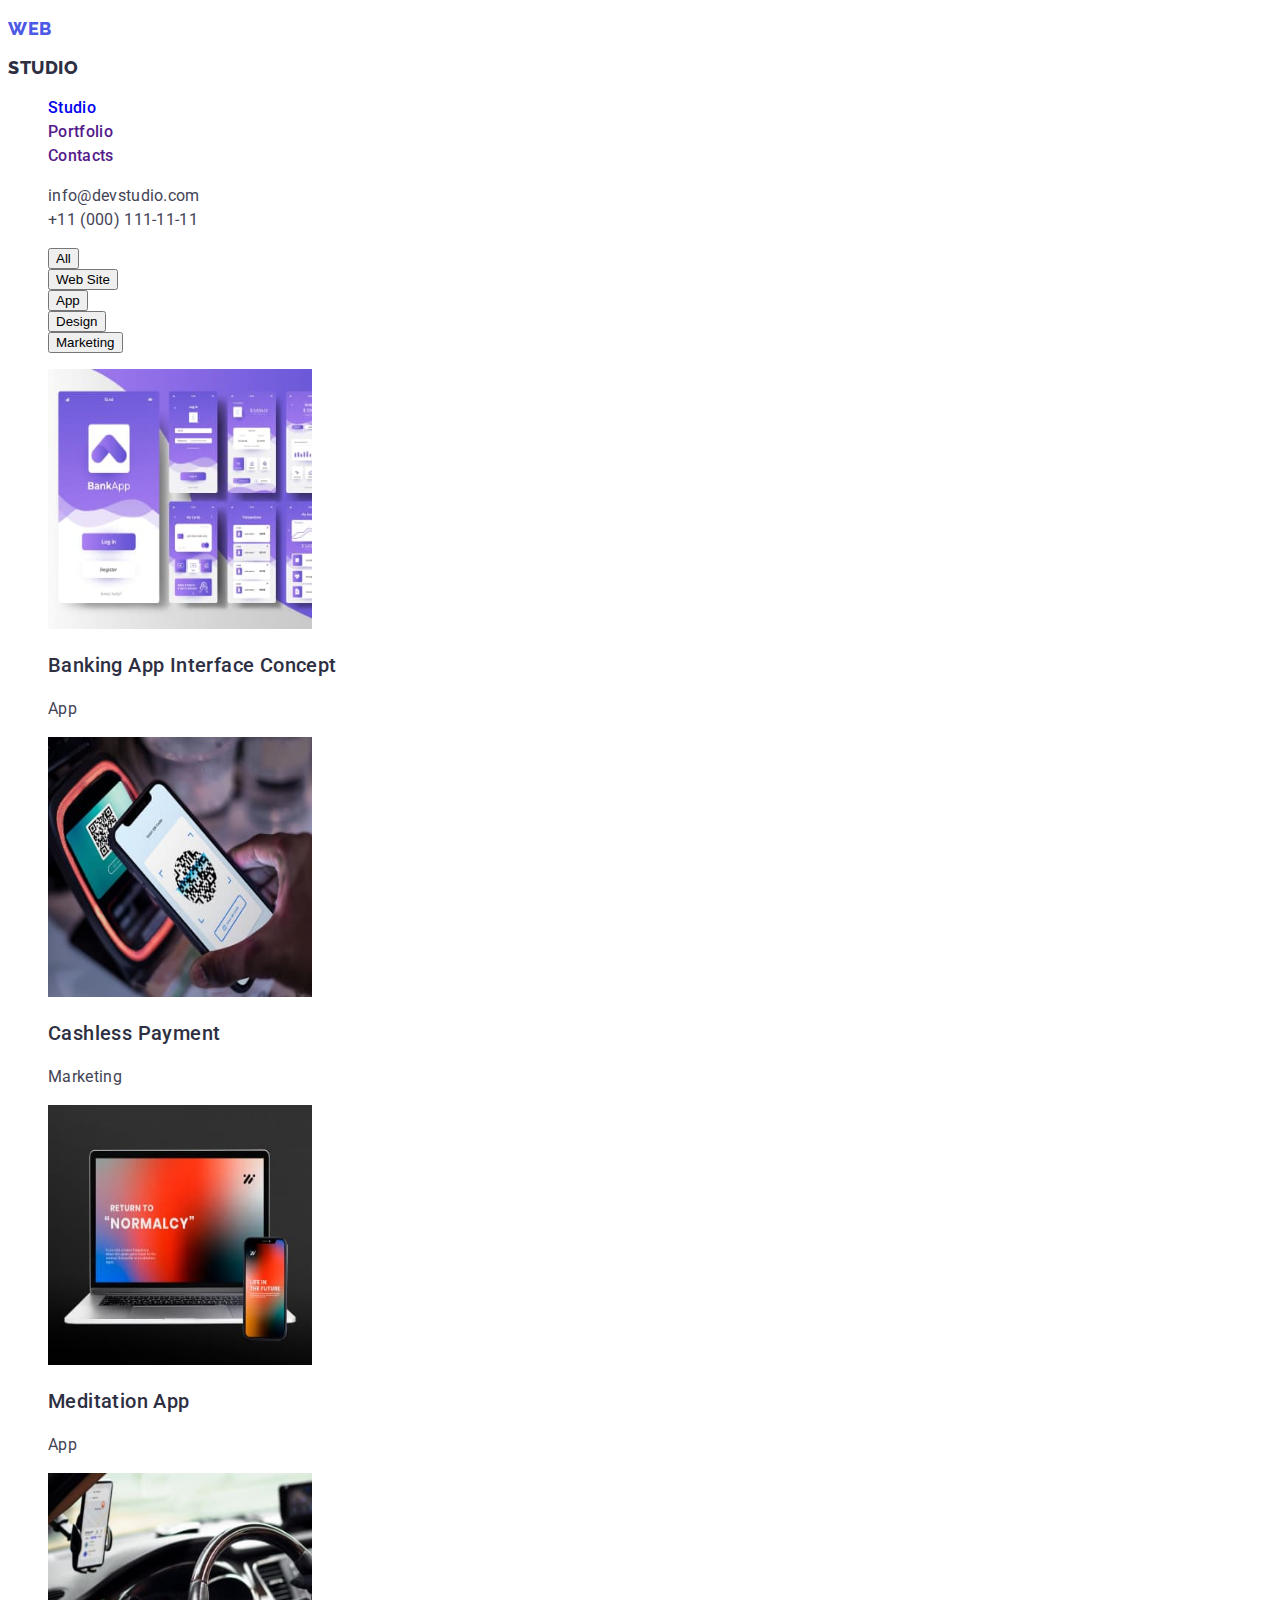
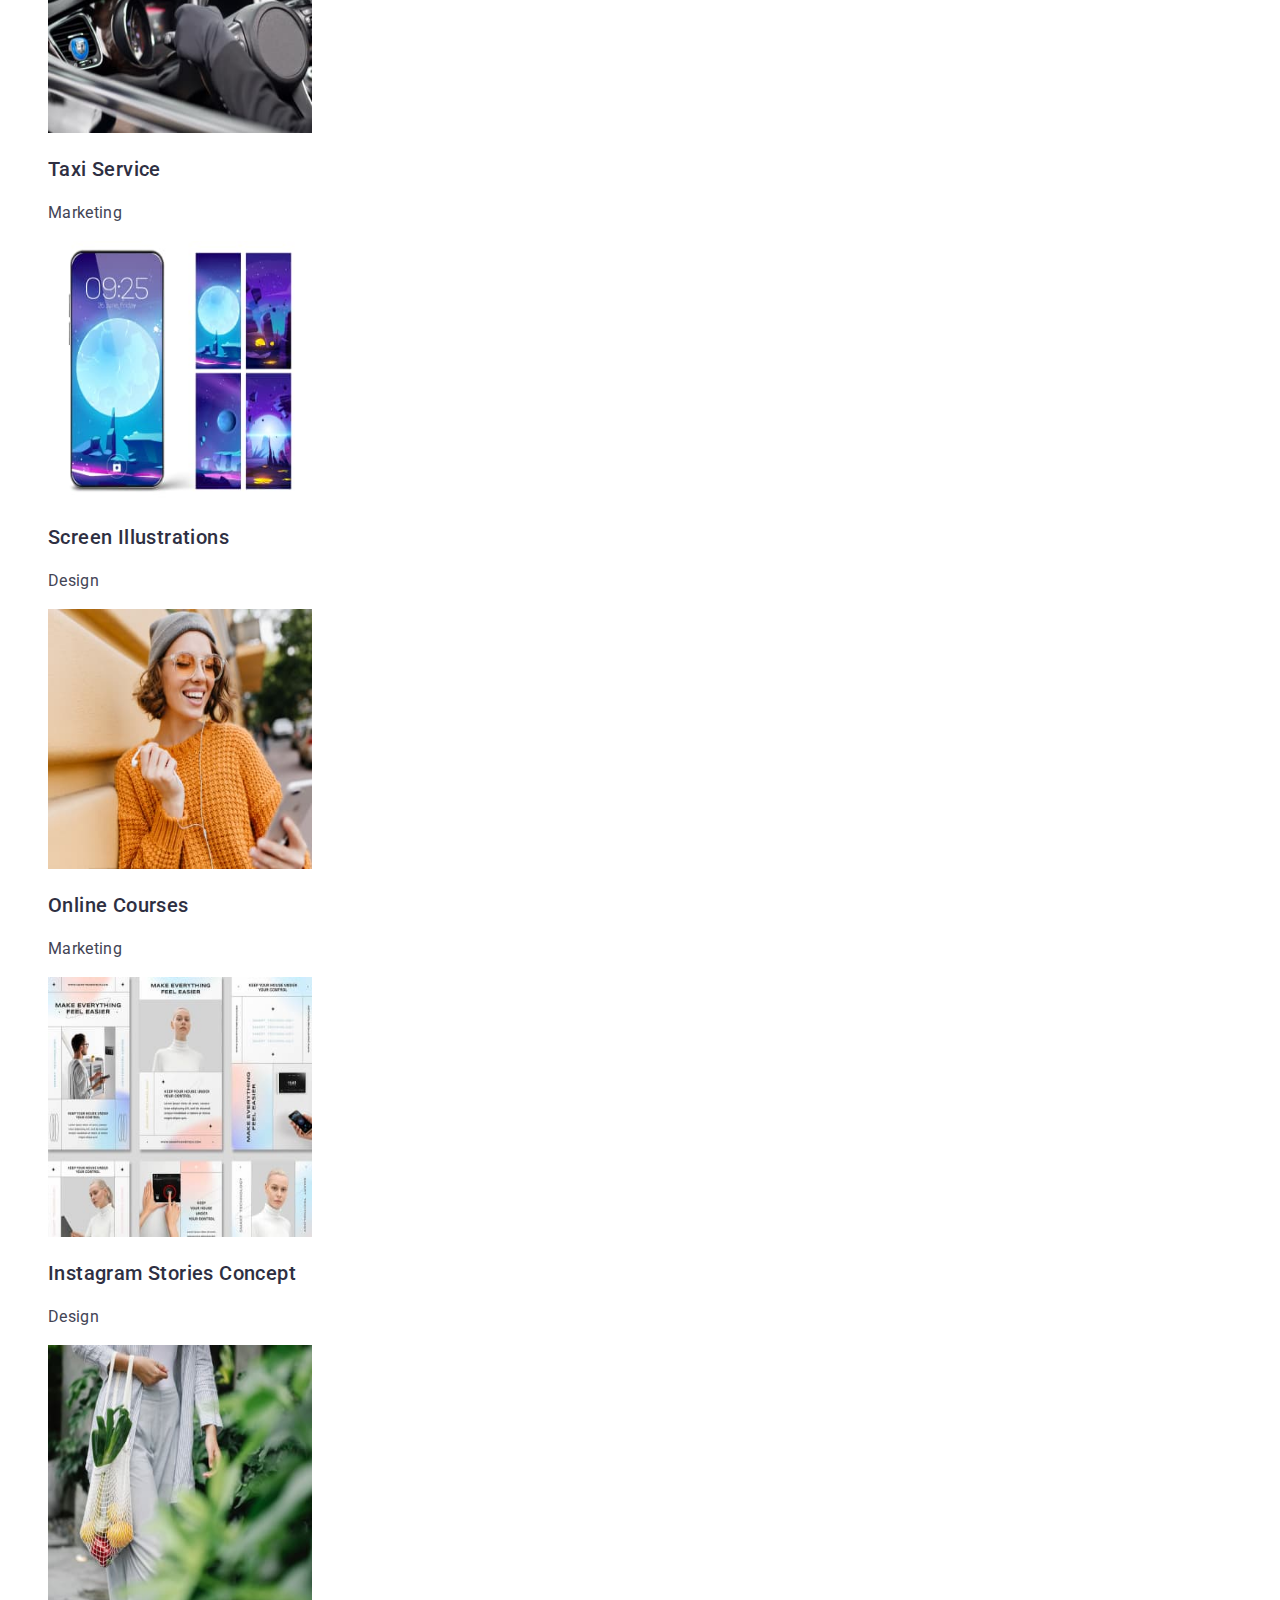
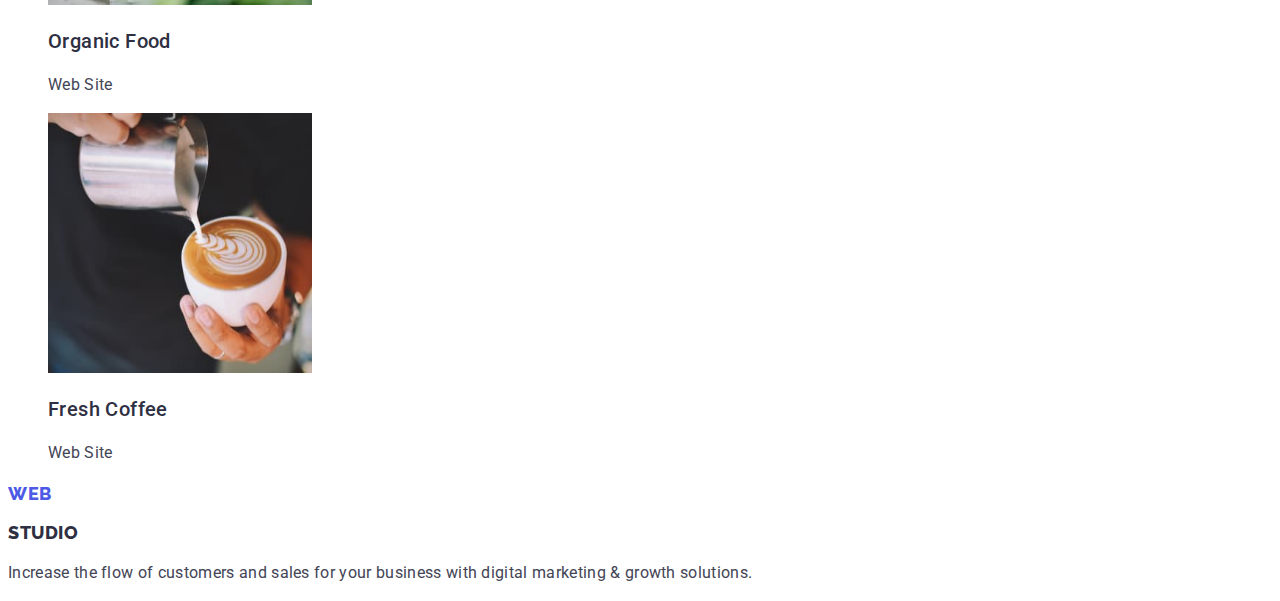
==== portfolio.html @ 472e41ba "mod-2" ====
<!DOCTYPE html>
<html lang="en">
<head>
    <meta charset="UTF-8">
    <meta name="viewport" content="width=device-width, initial-scale=1.0">
    <title>WebStudio</title>
    <link rel="preconnect" href="https://fonts.googleapis.com">
    <link rel="preconnect" href="https://fonts.gstatic.com" crossorigin>
    <link href="https://fonts.googleapis.com/css2?family=Raleway:wght@800&family=Roboto:wght@400;500;700&display=swap" rel="stylesheet">
        <link rel="stylesheet" href="./css/styles.css">
</head>
<body>
    <!------- HEADER ------>
    <header class="page-header">
        <nav class="navigation">
            <a class="link" href="">
            <p class="logo-first-part">WEB</p>
            <p class="logo-second-part">STUDIO</p>
        </a>
        <ul class="list menu">
            <li class="menu-item">
                <a class="link menu-link" href="./index.html">Studio</a></li>
            <li class="menu-item">
                <a class="link menu-link" href="">Portfolio</a></li>
            <li class="menu-item">
                <a class="link menu-link" href="">Contacts</a></li>
        </ul>
    </nav>
        <ul class="list contact-list">
            <li><a class="link contact-mail" href="mailto:info@devstudio.com">info@devstudio.com</a></li>
            <li><a class="link contact-phone" href="tel:+110001111111">+11 (000) 111-11-11</a></li>
        </ul>
    </header>
    <main>
        <!------- HERO ------>
        <section>
            <ul class="list">
                <li><button class="portfolio-btn" type="button">All</button></li>
                <li><button class="portfolio-btn" type="button">Web Site</button></li>
                <li><button class="portfolio-btn" type="button">App</button></li>
                <li><button class="portfolio-btn" type="button">Design</button></li>
                <li><button class="portfolio-btn" type="button">Marketing</button></li>
            </ul>
        </section>
        <section>
            <ul class="list">
                <li><img src="./images/portfolio/interface.jpg" 
                alt="Mark Guerrero"
                width="264"
                height="260"></img>
                <h3 class="third-title">Banking App Interface Concept</h3>
                <p class="subtitle">App</p></li>
                <li><img src="./images/portfolio/cashless-payment.jpg" 
                alt="Mark Guerrero"
                width="264"
                height="260"></img>
                <h3 class="third-title">Cashless Payment</h3>
                <p class="subtitle">Marketing</p></li>
                <li><img src="./images/portfolio/meditation.jpg" 
                alt="Mark Guerrero"
                width="264"
                height="260"></img>
                <h3 class="third-title">Meditation App</h3>
                <p class="subtitle">App</p></li>
                <li><img src="./images/portfolio/taxi.jpg" 
                alt="Mark Guerrero"
                width="264"
                height="260"></img>
                <h3 class="third-title">Taxi Service</h3>
                <p class="subtitle">Marketing</p></li>
                <li><img src="./images/portfolio/illustrations.jpg" 
                alt="Mark Guerrero"
                width="264"
                height="260"></img>
                <h3 class="third-title">Screen Illustrations</h3>
                <p class="subtitle">Design</p></li>
                <li><img src="./images/portfolio/courses.jpg" 
                alt="Mark Guerrero"
                width="264"
                height="260"></img>
                <h3 class="third-title">Online Courses</h3>
                <p class="subtitle">Marketing</p></li>
                <li><img src="./images/portfolio/insta-concept.jpg" 
                alt="Mark Guerrero"
                width="264"
                height="260"></img>
                <h3 class="third-title">Instagram Stories Concept</h3>
                <p class="subtitle">Design</p></li>
                <li><img src="./images/portfolio/food.jpg" 
                alt="Mar Guerrero"
                width="264"
                height="260"></img>
                <h3 class="third-title">Organic Food</h3>
                <p class="subtitle">Web Site</p></li>
                <li><img src="./images/portfolio/coffe.jpg" 
                alt="Mark Guerrero"
                width="264"
                height="260"></img>
                <h3 class="third-title">Fresh Coffee</h3>
                <p class="subtitle">Web Site</p></li>
            </ul>
        </section>
    </main>
    <footer>
        <!------ FOOTER ------>
        <a class="link" href="">
            <p class="logo-first-part">WEB</p>
            <p class="logo-second-part">STUDIO</p>
        </a>
        <p class="subtitle">Increase the flow of customers and sales for your business with digital marketing & growth solutions.</p>
    </footer>
</body>
</html>
---- css/styles.css ----
.list {
    list-style: none;
}

.link {
    text-decoration: none;
}

.logo-first-part {
color: var(--IRIS, #4D5AE5);
font-family: Raleway;
font-size: 18px;
font-weight: 800;
line-height: 1.17; /* 116.667% */
letter-spacing: 0.54px;
text-transform: uppercase;
}

.logo-second-part {
 color: var(--NAVY-BLUE, #2E2F42);
font-family: Raleway;
font-size: 18px;
font-weight: 800;
line-height: 1.17; /* 116.667% */
letter-spacing: 0.54px;
text-transform: uppercase;
}

.menu-link {
font-family: Roboto;
font-size: 16px;
font-weight: 500;
line-height: 1.5; /* 150% */
letter-spacing: 0.32px;
}

.menu-link:hover,
.menu-link:focus {
    color: #404BBF
}

.contact-mail {
color: var(--SLATE, #434455);
font-family: Roboto;
font-size: 16px;
font-weight: 400;
line-height: 1.5; /* 150% */
letter-spacing: 0.32px;
}

.contact-mail:hover,
.contact-mail:focus {
    color: var(--IRIS, #4D5AE5);
}

.contact-phone {
color: var(--SLATE, #434455);
font-family: Roboto;
font-size: 16px;
font-weight: 400;
line-height: 1.5; /* 150% */
letter-spacing: 0.32px;
}

.contact-phone:hover,
.contact-phone:focus {
    color: var(--IRIS, #4D5AE5);
}

.modal-btn {
color: #FFF;
background-color: #4D5AE5;
cursor: pointer;
font-family: Roboto;
font-size: 16px;
font-weight: 500;
line-height: 1.5; /* 150% */
letter-spacing: 0.64px;
}

.modal-btn:hover,
.modal-btn:focus {
    background-color: #404BBF;
    color: #FFF
}

.main-title {
text-align: center;
font-family: Roboto;
font-size: 56px;
font-weight: 700;
line-height: 1.07; /* 107.143% */
letter-spacing: 1.12px;
}

.subtitle {
color: var(--SLATE, #434455);

font-family: Roboto;
font-size: 16px;
font-weight: 400;
line-height: 1.5; /* 150% */
letter-spacing: 0.32px;
}

.third-title {
color: var(--NAVY-BLUE, #2E2F42);

font-family: Roboto;
font-size: 20px;
font-weight: 500;
line-height: 1.2; /* 120% */
letter-spacing: 0.4px;
}

.second-title {
color: var(--NAVY-BLUE, #2E2F42);
text-align: center;

font-family: Roboto;
font-size: 36px;
font-weight: 700;
line-height: 1.11; /* 111.111% */
letter-spacing: 0.72px;
text-transform: capitalize;
}
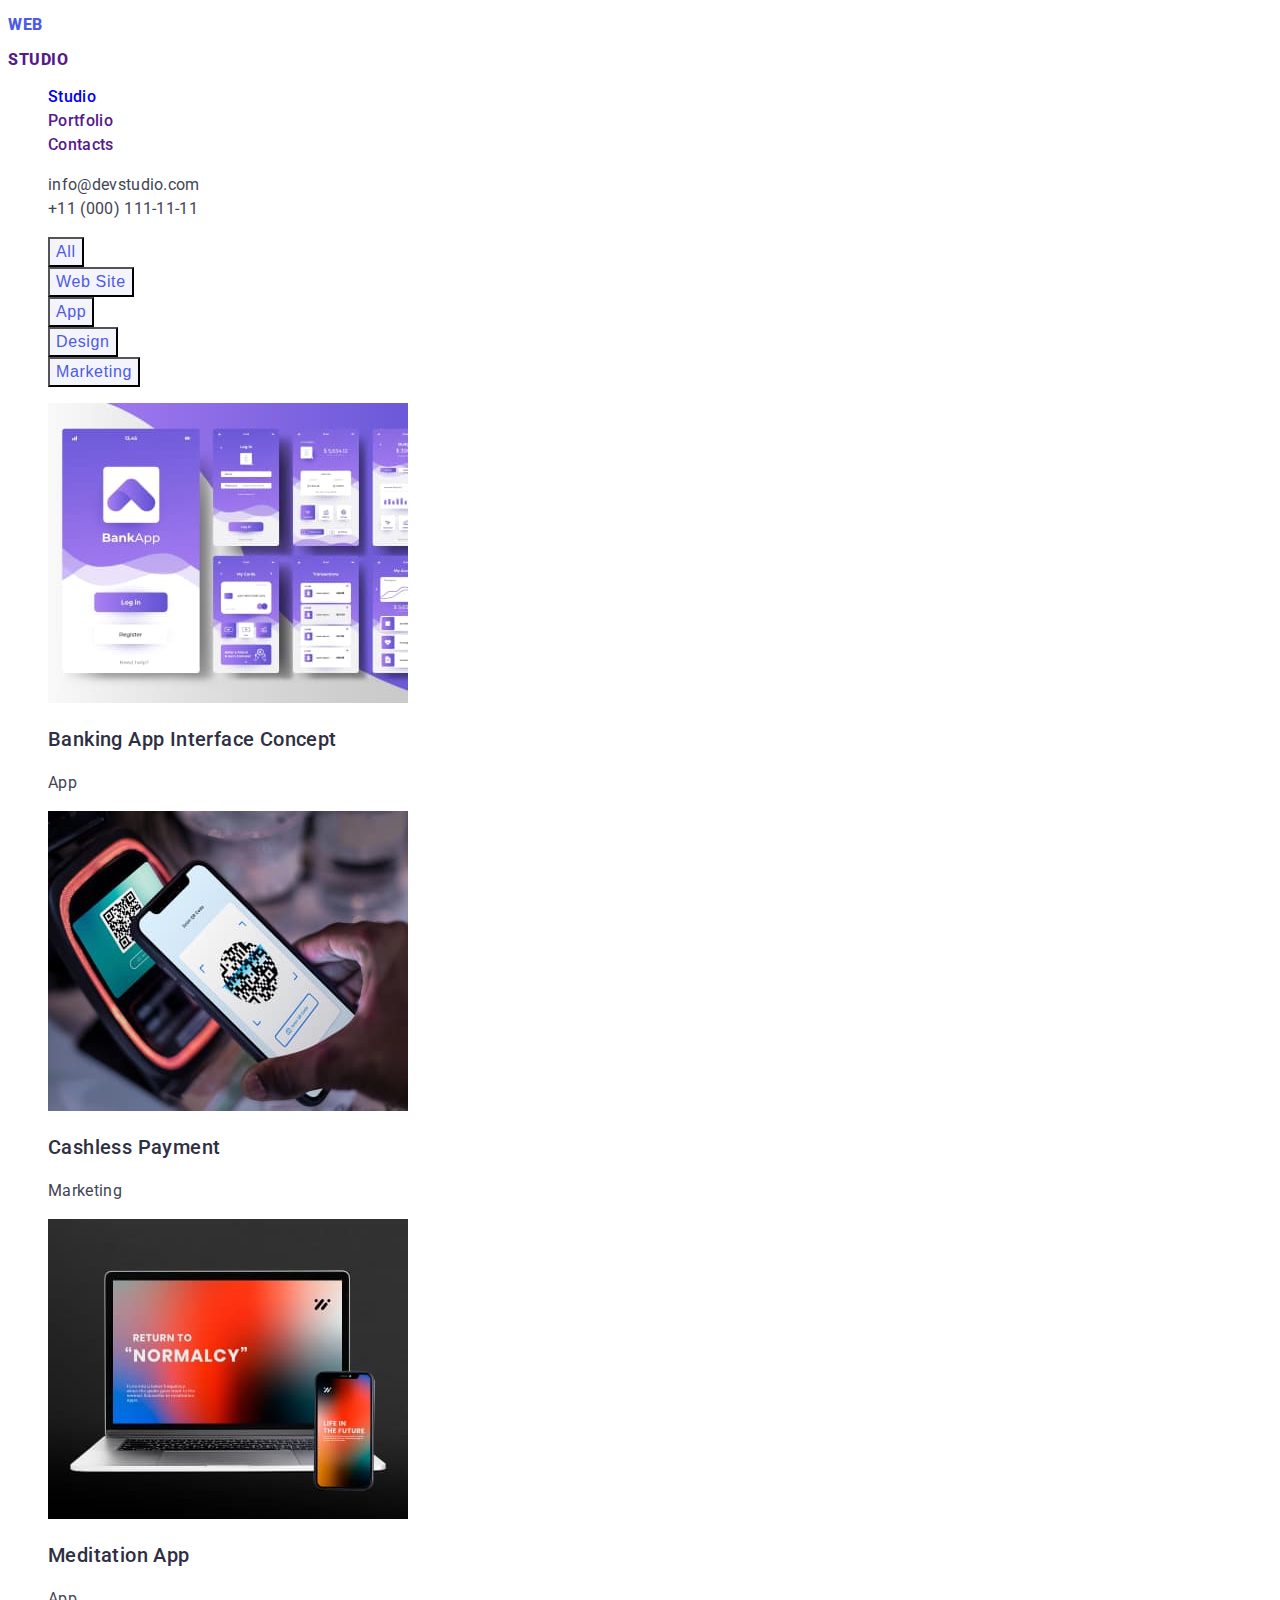
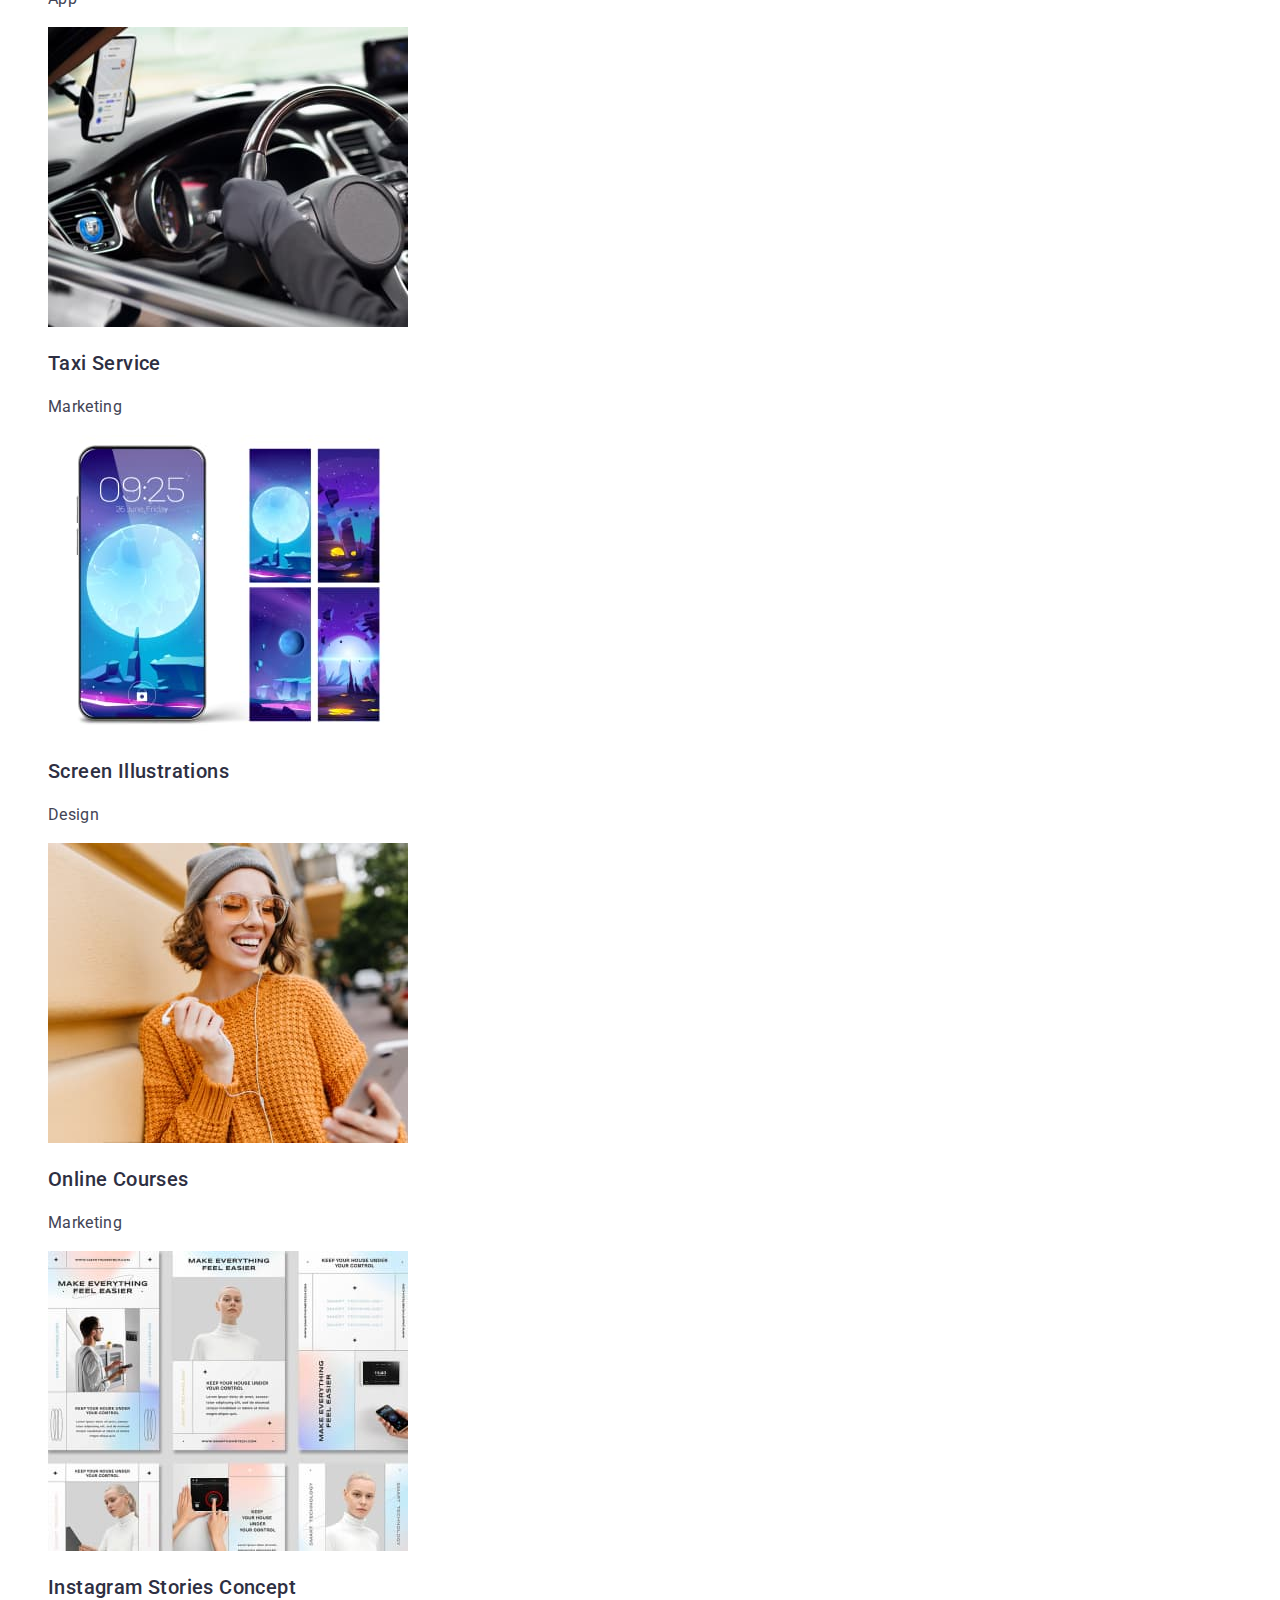
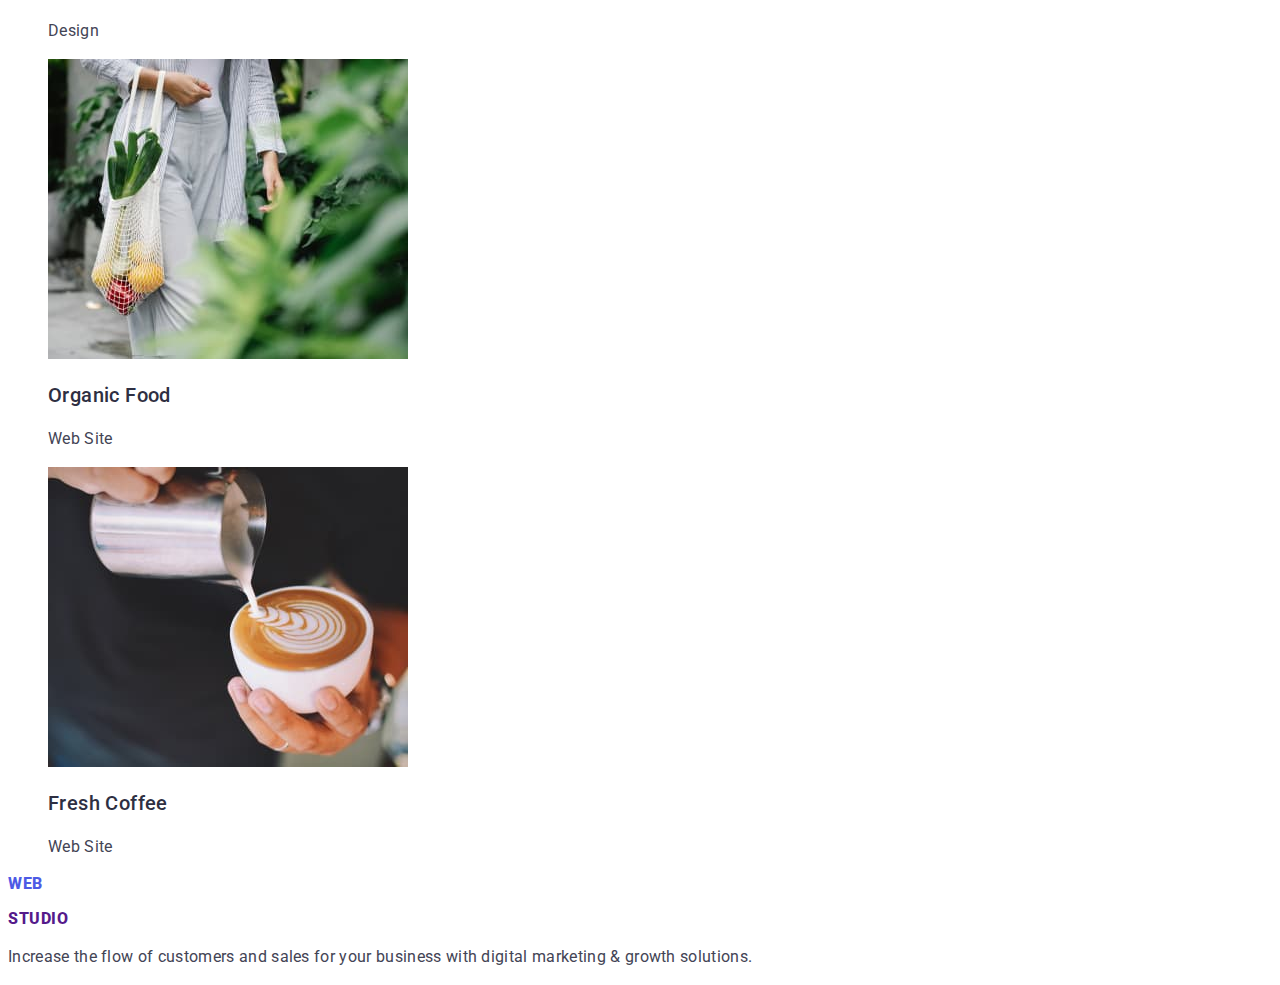
==== commit c7fe95f8: "meh" ====
--- a/portfolio.html
+++ b/portfolio.html
@@ -45,57 +45,57 @@
         <section>
             <ul class="list">
                 <li><img src="./images/portfolio/interface.jpg" 
-                alt="Mark Guerrero"
-                width="264"
-                height="260"></img>
+                alt="Banking App Interface Concept"
+                width="360"
+                height="300"></img>
                 <h3 class="third-title">Banking App Interface Concept</h3>
                 <p class="subtitle">App</p></li>
                 <li><img src="./images/portfolio/cashless-payment.jpg" 
-                alt="Mark Guerrero"
-                width="264"
-                height="260"></img>
+                alt="Cashless Payment"
+                width="360"
+                height="300"></img>
                 <h3 class="third-title">Cashless Payment</h3>
                 <p class="subtitle">Marketing</p></li>
                 <li><img src="./images/portfolio/meditation.jpg" 
-                alt="Mark Guerrero"
-                width="264"
-                height="260"></img>
+                alt="Meditation App"
+                width="360"
+                height="300"></img>
                 <h3 class="third-title">Meditation App</h3>
                 <p class="subtitle">App</p></li>
                 <li><img src="./images/portfolio/taxi.jpg" 
-                alt="Mark Guerrero"
-                width="264"
-                height="260"></img>
+                alt="Taxi Service"
+                width="360"
+                height="300"></img>
                 <h3 class="third-title">Taxi Service</h3>
                 <p class="subtitle">Marketing</p></li>
                 <li><img src="./images/portfolio/illustrations.jpg" 
-                alt="Mark Guerrero"
-                width="264"
-                height="260"></img>
+                alt="Screen Illustrations"
+                width="360"
+                height="300"></img>
                 <h3 class="third-title">Screen Illustrations</h3>
                 <p class="subtitle">Design</p></li>
                 <li><img src="./images/portfolio/courses.jpg" 
-                alt="Mark Guerrero"
-                width="264"
-                height="260"></img>
+                alt="Online Courses"
+                width="360"
+                height="300"></img>
                 <h3 class="third-title">Online Courses</h3>
                 <p class="subtitle">Marketing</p></li>
                 <li><img src="./images/portfolio/insta-concept.jpg" 
-                alt="Mark Guerrero"
-                width="264"
-                height="260"></img>
+                alt="Instagram Stories Concept"
+                width="360"
+                height="300"></img>
                 <h3 class="third-title">Instagram Stories Concept</h3>
                 <p class="subtitle">Design</p></li>
                 <li><img src="./images/portfolio/food.jpg" 
-                alt="Mar Guerrero"
-                width="264"
-                height="260"></img>
+                alt="Organic Food"
+                width="360"
+                height="300"></img>
                 <h3 class="third-title">Organic Food</h3>
                 <p class="subtitle">Web Site</p></li>
                 <li><img src="./images/portfolio/coffe.jpg" 
-                alt="Mark Guerrero"
-                width="264"
-                height="260"></img>
+                alt="Fresh Coffee"
+                width="360"
+                height="300"></img>
                 <h3 class="third-title">Fresh Coffee</h3>
                 <p class="subtitle">Web Site</p></li>
             </ul>
--- a/css/styles.css
+++ b/css/styles.css
@@ -1,3 +1,9 @@
+:root {
+    --accent-color: #404BBF;
+    --primary-font: Roboto, sans-serif;
+    --secondary-font: Raleway, sans-serif;
+}
+
 .list {
     list-style: none;
 }
@@ -6,9 +12,25 @@
     text-decoration: none;
 }
 
+body {
+ font-family: var(--primary-font);
+ color: #2E2F42;
+}
+
+/*------ Components ------*/
+
 .logo-first-part {
-color: var(--IRIS, #4D5AE5);
-font-family: Raleway;
+color: #4D5AE5;
+font-family: var(--secondary-font)
+font-size: 18px;
+font-weight: 800;
+line-height: 1.17; /* 116.667% */
+letter-spacing: 0.54px;
+text-transform: uppercase;
+}
+    
+.logo-second-part {
+font-family: var(--secondary-font)
 font-size: 18px;
 font-weight: 800;
 line-height: 1.17; /* 116.667% */
@@ -16,18 +38,34 @@
 text-transform: uppercase;
 }
 
-.logo-second-part {
- color: var(--NAVY-BLUE, #2E2F42);
-font-family: Raleway;
-font-size: 18px;
-font-weight: 800;
-line-height: 1.17; /* 116.667% */
-letter-spacing: 0.54px;
-text-transform: uppercase;
+.subtitle {
+color: #434455;
+font-size: 16px;
+font-weight: 400;
+line-height: 1.5; /* 150% */
+letter-spacing: 0.32px;
 }
 
+.second-title {
+text-align: center;
+font-size: 36px;
+font-weight: 700;
+line-height: 1.11; /* 111.111% */
+letter-spacing: 0.72px;
+text-transform: capitalize;
+}
+
+.third-title {
+font-size: 20px;
+font-weight: 500;
+line-height: 1.2; /* 120% */
+letter-spacing: 0.4px;
+}
+
+/*------ !Components ------*/
+
+/*------ Header ------*/
 .menu-link {
-font-family: Roboto;
 font-size: 16px;
 font-weight: 500;
 line-height: 1.5; /* 150% */
@@ -36,12 +74,11 @@
 
 .menu-link:hover,
 .menu-link:focus {
-    color: #404BBF
+    color: var(--accent-color)
 }
 
 .contact-mail {
 color: var(--SLATE, #434455);
-font-family: Roboto;
 font-size: 16px;
 font-weight: 400;
 line-height: 1.5; /* 150% */
@@ -55,7 +92,6 @@
 
 .contact-phone {
 color: var(--SLATE, #434455);
-font-family: Roboto;
 font-size: 16px;
 font-weight: 400;
 line-height: 1.5; /* 150% */
@@ -67,11 +103,13 @@
     color: var(--IRIS, #4D5AE5);
 }
 
+/*------ !Header ------*/
+
+/*------ Hero ------*/
 .modal-btn {
 color: #FFF;
 background-color: #4D5AE5;
 cursor: pointer;
-font-family: Roboto;
 font-size: 16px;
 font-weight: 500;
 line-height: 1.5; /* 150% */
@@ -80,47 +118,36 @@
 
 .modal-btn:hover,
 .modal-btn:focus {
-    background-color: #404BBF;
+    background-color: var(--accent-color);
     color: #FFF
 }
 
 .main-title {
 text-align: center;
-font-family: Roboto;
 font-size: 56px;
 font-weight: 700;
 line-height: 1.07; /* 107.143% */
 letter-spacing: 1.12px;
 }
 
-.subtitle {
-color: var(--SLATE, #434455);
+/*------ !Hero ------*/
 
-font-family: Roboto;
+/*------ Portfolio ------*/
+
+.portfolio-btn {
+color: #4D5AE5;
+background-color: #F4F4FD;
+cursor: pointer;
 font-size: 16px;
-font-weight: 400;
+font-weight: 500;
 line-height: 1.5; /* 150% */
-letter-spacing: 0.32px;
+letter-spacing: 0.64px;
 }
 
-.third-title {
-color: var(--NAVY-BLUE, #2E2F42);
-
-font-family: Roboto;
-font-size: 20px;
-font-weight: 500;
-line-height: 1.2; /* 120% */
-letter-spacing: 0.4px;
+.portfolio-btn:hover,
+.portfolio-btn:focus {
+    background-color: var(--accent-color);
+    color: #FFF
 }
 
-.second-title {
-color: var(--NAVY-BLUE, #2E2F42);
-text-align: center;
-
-font-family: Roboto;
-font-size: 36px;
-font-weight: 700;
-line-height: 1.11; /* 111.111% */
-letter-spacing: 0.72px;
-text-transform: capitalize;
-}+/*------ !Portfolio ------*/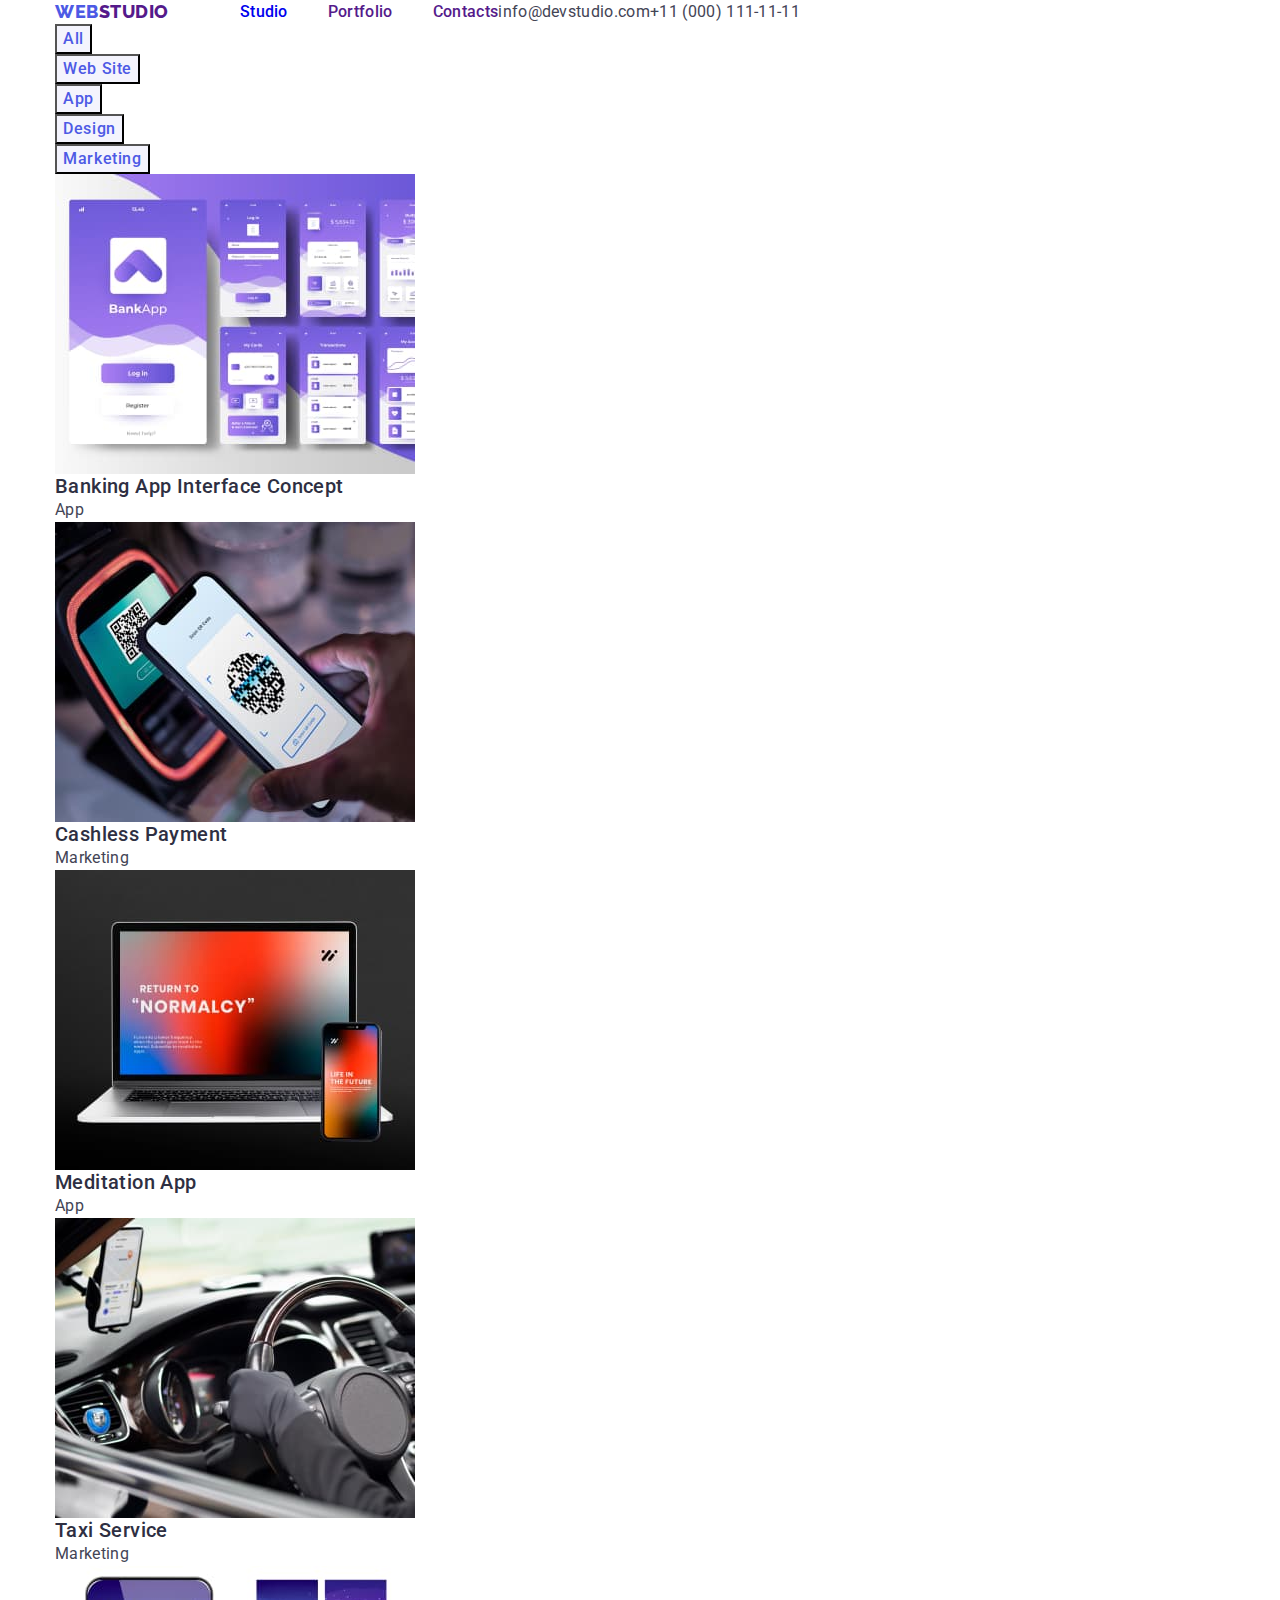
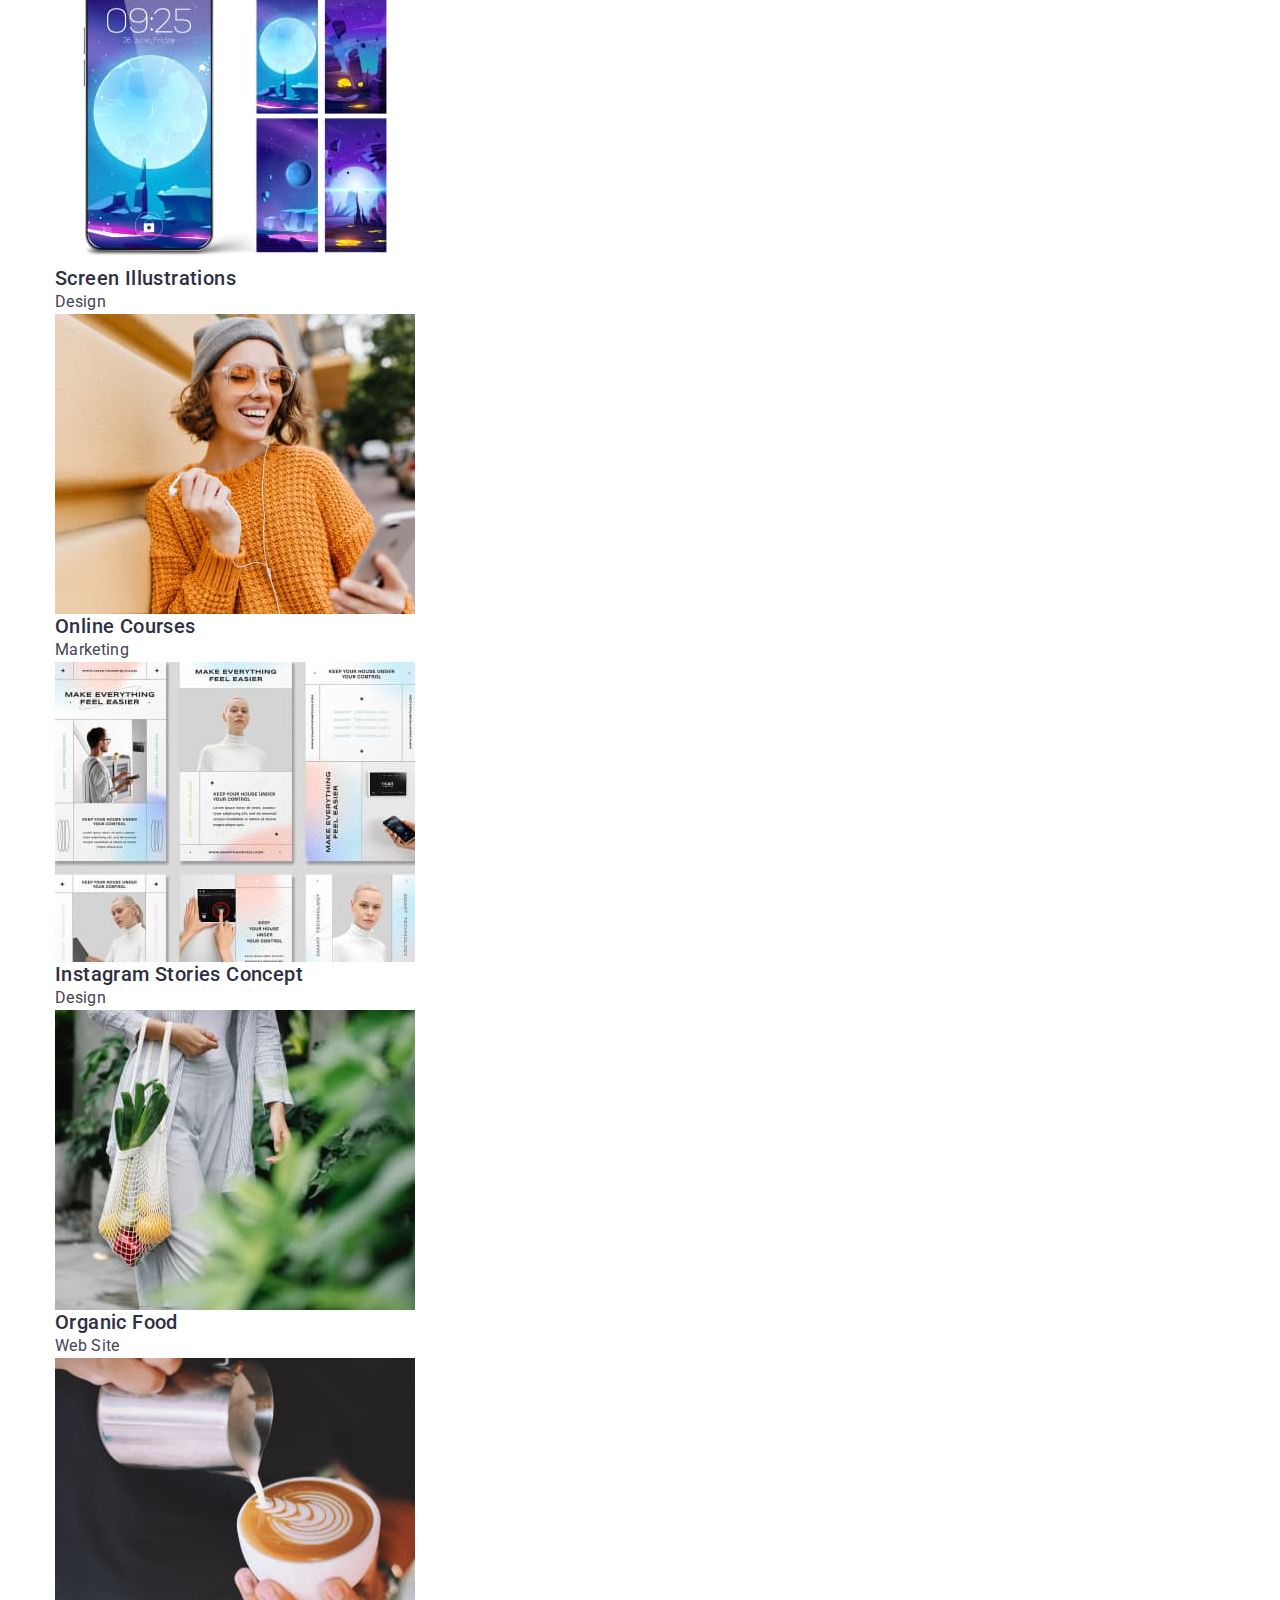
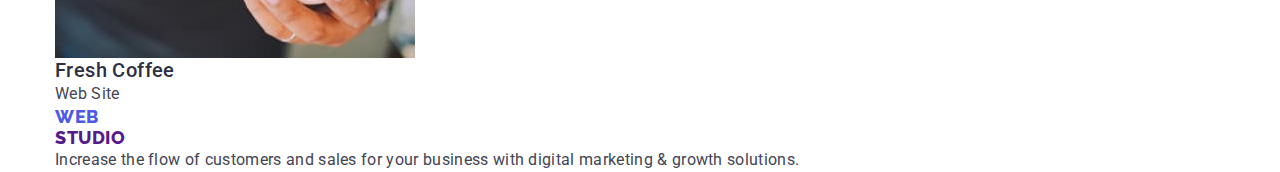
==== commit 4c0c5a5d: "module 3 (part1)" ====
--- a/portfolio.html
+++ b/portfolio.html
@@ -7,107 +7,118 @@
     <link rel="preconnect" href="https://fonts.googleapis.com">
     <link rel="preconnect" href="https://fonts.gstatic.com" crossorigin>
     <link href="https://fonts.googleapis.com/css2?family=Raleway:wght@800&family=Roboto:wght@400;500;700&display=swap" rel="stylesheet">
-        <link rel="stylesheet" href="./css/styles.css">
+    <link rel="stylesheet" href="https://cdn.jsdelivr.net/npm/modern-normalize@2.0.0/modern-normalize.min.css">
+    <link rel="stylesheet" href="./css/styles.css">
 </head>
 <body>
     <!------- HEADER ------>
     <header class="page-header">
-        <nav class="navigation">
-            <a class="link" href="">
-            <p class="logo-first-part">WEB</p>
-            <p class="logo-second-part">STUDIO</p>
-        </a>
-        <ul class="list menu">
-            <li class="menu-item">
-                <a class="link menu-link" href="./index.html">Studio</a></li>
-            <li class="menu-item">
-                <a class="link menu-link" href="">Portfolio</a></li>
-            <li class="menu-item">
-                <a class="link menu-link" href="">Contacts</a></li>
-        </ul>
-    </nav>
-        <ul class="list contact-list">
-            <li><a class="link contact-mail" href="mailto:info@devstudio.com">info@devstudio.com</a></li>
-            <li><a class="link contact-phone" href="tel:+110001111111">+11 (000) 111-11-11</a></li>
-        </ul>
+        <div class="container page-header-container">
+            <nav class="navigation">
+                <a class="link" href="">
+                    <div class="logo">
+                        <p class="logo-first-part">WEB</p>
+                        <p class="logo-second-part">STUDIO</p>
+                    </div>
+            </a>
+            <ul class="list menu">
+                <li class="menu-item">
+                    <a class="link menu-link" href="./index.html">Studio</a></li>
+                <li class="menu-item">
+                    <a class="link menu-link" href="">Portfolio</a></li>
+                <li class="menu-item">
+                    <a class="link menu-link" href="">Contacts</a></li>
+            </ul>
+        </nav>
+            <ul class="list contact-list">
+                <li><a class="link contact-mail" href="mailto:info@devstudio.com">info@devstudio.com</a></li>
+                <li><a class="link contact-phone" href="tel:+110001111111">+11 (000) 111-11-11</a></li>
+            </ul>
+        </div>
     </header>
     <main>
         <!------- HERO ------>
         <section>
-            <ul class="list">
-                <li><button class="portfolio-btn" type="button">All</button></li>
-                <li><button class="portfolio-btn" type="button">Web Site</button></li>
-                <li><button class="portfolio-btn" type="button">App</button></li>
-                <li><button class="portfolio-btn" type="button">Design</button></li>
-                <li><button class="portfolio-btn" type="button">Marketing</button></li>
-            </ul>
+            <div class="container">
+                <ul class="list">
+                    <li><button class="portfolio-btn" type="button">All</button></li>
+                    <li><button class="portfolio-btn" type="button">Web Site</button></li>
+                    <li><button class="portfolio-btn" type="button">App</button></li>
+                    <li><button class="portfolio-btn" type="button">Design</button></li>
+                    <li><button class="portfolio-btn" type="button">Marketing</button></li>
+                </ul>
+            </div>
         </section>
         <section>
-            <ul class="list">
-                <li><img src="./images/portfolio/interface.jpg" 
-                alt="Banking App Interface Concept"
-                width="360"
-                height="300"></img>
-                <h3 class="third-title">Banking App Interface Concept</h3>
-                <p class="subtitle">App</p></li>
-                <li><img src="./images/portfolio/cashless-payment.jpg" 
-                alt="Cashless Payment"
-                width="360"
-                height="300"></img>
-                <h3 class="third-title">Cashless Payment</h3>
-                <p class="subtitle">Marketing</p></li>
-                <li><img src="./images/portfolio/meditation.jpg" 
-                alt="Meditation App"
-                width="360"
-                height="300"></img>
-                <h3 class="third-title">Meditation App</h3>
-                <p class="subtitle">App</p></li>
-                <li><img src="./images/portfolio/taxi.jpg" 
-                alt="Taxi Service"
-                width="360"
-                height="300"></img>
-                <h3 class="third-title">Taxi Service</h3>
-                <p class="subtitle">Marketing</p></li>
-                <li><img src="./images/portfolio/illustrations.jpg" 
-                alt="Screen Illustrations"
-                width="360"
-                height="300"></img>
-                <h3 class="third-title">Screen Illustrations</h3>
-                <p class="subtitle">Design</p></li>
-                <li><img src="./images/portfolio/courses.jpg" 
-                alt="Online Courses"
-                width="360"
-                height="300"></img>
-                <h3 class="third-title">Online Courses</h3>
-                <p class="subtitle">Marketing</p></li>
-                <li><img src="./images/portfolio/insta-concept.jpg" 
-                alt="Instagram Stories Concept"
-                width="360"
-                height="300"></img>
-                <h3 class="third-title">Instagram Stories Concept</h3>
-                <p class="subtitle">Design</p></li>
-                <li><img src="./images/portfolio/food.jpg" 
-                alt="Organic Food"
-                width="360"
-                height="300"></img>
-                <h3 class="third-title">Organic Food</h3>
-                <p class="subtitle">Web Site</p></li>
-                <li><img src="./images/portfolio/coffe.jpg" 
-                alt="Fresh Coffee"
-                width="360"
-                height="300"></img>
-                <h3 class="third-title">Fresh Coffee</h3>
-                <p class="subtitle">Web Site</p></li>
-            </ul>
+            <div class="container">
+                <ul class="list">
+                    <li><img src="./images/portfolio/interface.jpg" 
+                        alt="Banking App Interface Concept"
+                        width="360"
+                        height="300"></img>
+                    <h3 class="third-title">Banking App Interface Concept</h3>
+                    <p class="subtitle">App</p></li>
+                    <li><img src="./images/portfolio/cashless-payment.jpg" 
+                       alt="Cashless Payment"   
+                       width="360"
+                       height="300"></img>
+                    <h3 class="third-title">Cashless Payment</h3>
+                    <p class="subtitle">Marketing</p></li>
+                    <li><img src="./images/portfolio/meditation.jpg" 
+                       alt="Meditation App"
+                       width="360"
+                       height="300"></img>
+                    <h3 class="third-title">Meditation App</h3>
+                    <p class="subtitle">App</p></li>
+                    <li><img src="./images/portfolio/taxi.jpg" 
+                       alt="Taxi Service"
+                       width="360"
+                       height="300"></img>
+                    <h3 class="third-title">Taxi Service</h3>
+                    <p class="subtitle">Marketing</p></li>
+                    <li><img src="./images/portfolio/illustrations.jpg" 
+                       alt="Screen Illustrations"
+                       width="360"
+                       height="300"></img>
+                    <h3 class="third-title">Screen Illustrations</h3>
+                    <p class="subtitle">Design</p></li>
+                    <li><img src="./images/portfolio/courses.jpg" 
+                       alt="Online Courses"
+                       width="360"
+                       height="300"></img>
+                    <h3 class="third-title">Online Courses</h3>
+                    <p class="subtitle">Marketing</p></li>
+                    <li><img src="./images/portfolio/insta-concept.jpg" 
+                       alt="Instagram Stories Concept"
+                       width="360"
+                       height="300"></img>
+                    <h3 class="third-title">Instagram Stories Concept</h3>
+                    <p class="subtitle">Design</p></li>
+                    <li><img src="./images/portfolio/food.jpg" 
+                       alt="Organic Food"
+                       width="360"
+                       height="300"></img>
+                    <h3 class="third-title">Organic Food</h3>
+                    <p class="subtitle">Web Site</p></li>
+                    <li><img src="./images/portfolio/coffe.jpg" 
+                       alt="Fresh Coffee"
+                       width="360"
+                       height="300"></img>
+                    <h3 class="third-title">Fresh Coffee</h3>
+                    <p class="subtitle">Web Site</p></li>
+                </ul>
+            </div>
         </section>
     </main>
     <footer>
         <!------ FOOTER ------>
-        <a class="link" href="">
-            <p class="logo-first-part">WEB</p>
-            <p class="logo-second-part">STUDIO</p>
-        </a>
-        <p class="subtitle">Increase the flow of customers and sales for your business with digital marketing & growth solutions.</p>
+        <div class="container">
+            <a class="link" href="">
+                <p class="logo-first-part">WEB</p>
+                <p class="logo-second-part">STUDIO</p>
+            </a>
+            <p class="subtitle">Increase the flow of customers and sales for your business with digital marketing & growth solutions.</p>
+        </div>
     </footer>
 </body>
 </html>--- a/css/styles.css
+++ b/css/styles.css
@@ -4,6 +4,25 @@
     --secondary-font: Raleway, sans-serif;
 }
 
+h1,h2,h3,h4,p {
+    margin-top: 0;
+    margin-bottom: 0;
+}
+
+ul,ol {
+    margin-bottom: 0;
+    margin-top: 0;
+    padding-left: 0;
+}
+
+img {
+    display: block;
+}
+
+button {
+    cursor: pointer;
+}
+
 .list {
     list-style: none;
 }
@@ -17,11 +36,19 @@
  color: #2E2F42;
 }
 
+.container {
+    width: 1200px;
+    margin-left: auto;
+    margin-right: auto;
+    padding-left: 15px;
+    padding-right: 15px;
+}
+
 /*------ Components ------*/
 
 .logo-first-part {
 color: #4D5AE5;
-font-family: var(--secondary-font)
+font-family: var(--secondary-font);
 font-size: 18px;
 font-weight: 800;
 line-height: 1.17; /* 116.667% */
@@ -30,7 +57,7 @@
 }
     
 .logo-second-part {
-font-family: var(--secondary-font)
+font-family: var(--secondary-font);
 font-size: 18px;
 font-weight: 800;
 line-height: 1.17; /* 116.667% */
@@ -65,6 +92,32 @@
 /*------ !Components ------*/
 
 /*------ Header ------*/
+
+.logo {
+    display: flex;
+    align-items: center;
+    margin-right: 71px;
+}
+
+.navigation {
+    display: flex;
+    align-items: center;
+}
+
+.menu {
+    display: flex;
+    align-items: center;
+}
+
+.menu-item:not(:last-child) {
+margin-right: 40px;
+}
+
+.page-header-container {
+    display: flex;
+    align-items: center;
+}
+
 .menu-link {
 font-size: 16px;
 font-weight: 500;
@@ -75,6 +128,11 @@
 .menu-link:hover,
 .menu-link:focus {
     color: var(--accent-color)
+}
+
+.contact-list {
+    display: flex;
+    align-items: center;
 }
 
 .contact-mail {
@@ -109,7 +167,6 @@
 .modal-btn {
 color: #FFF;
 background-color: #4D5AE5;
-cursor: pointer;
 font-size: 16px;
 font-weight: 500;
 line-height: 1.5; /* 150% */
@@ -137,7 +194,6 @@
 .portfolio-btn {
 color: #4D5AE5;
 background-color: #F4F4FD;
-cursor: pointer;
 font-size: 16px;
 font-weight: 500;
 line-height: 1.5; /* 150% */
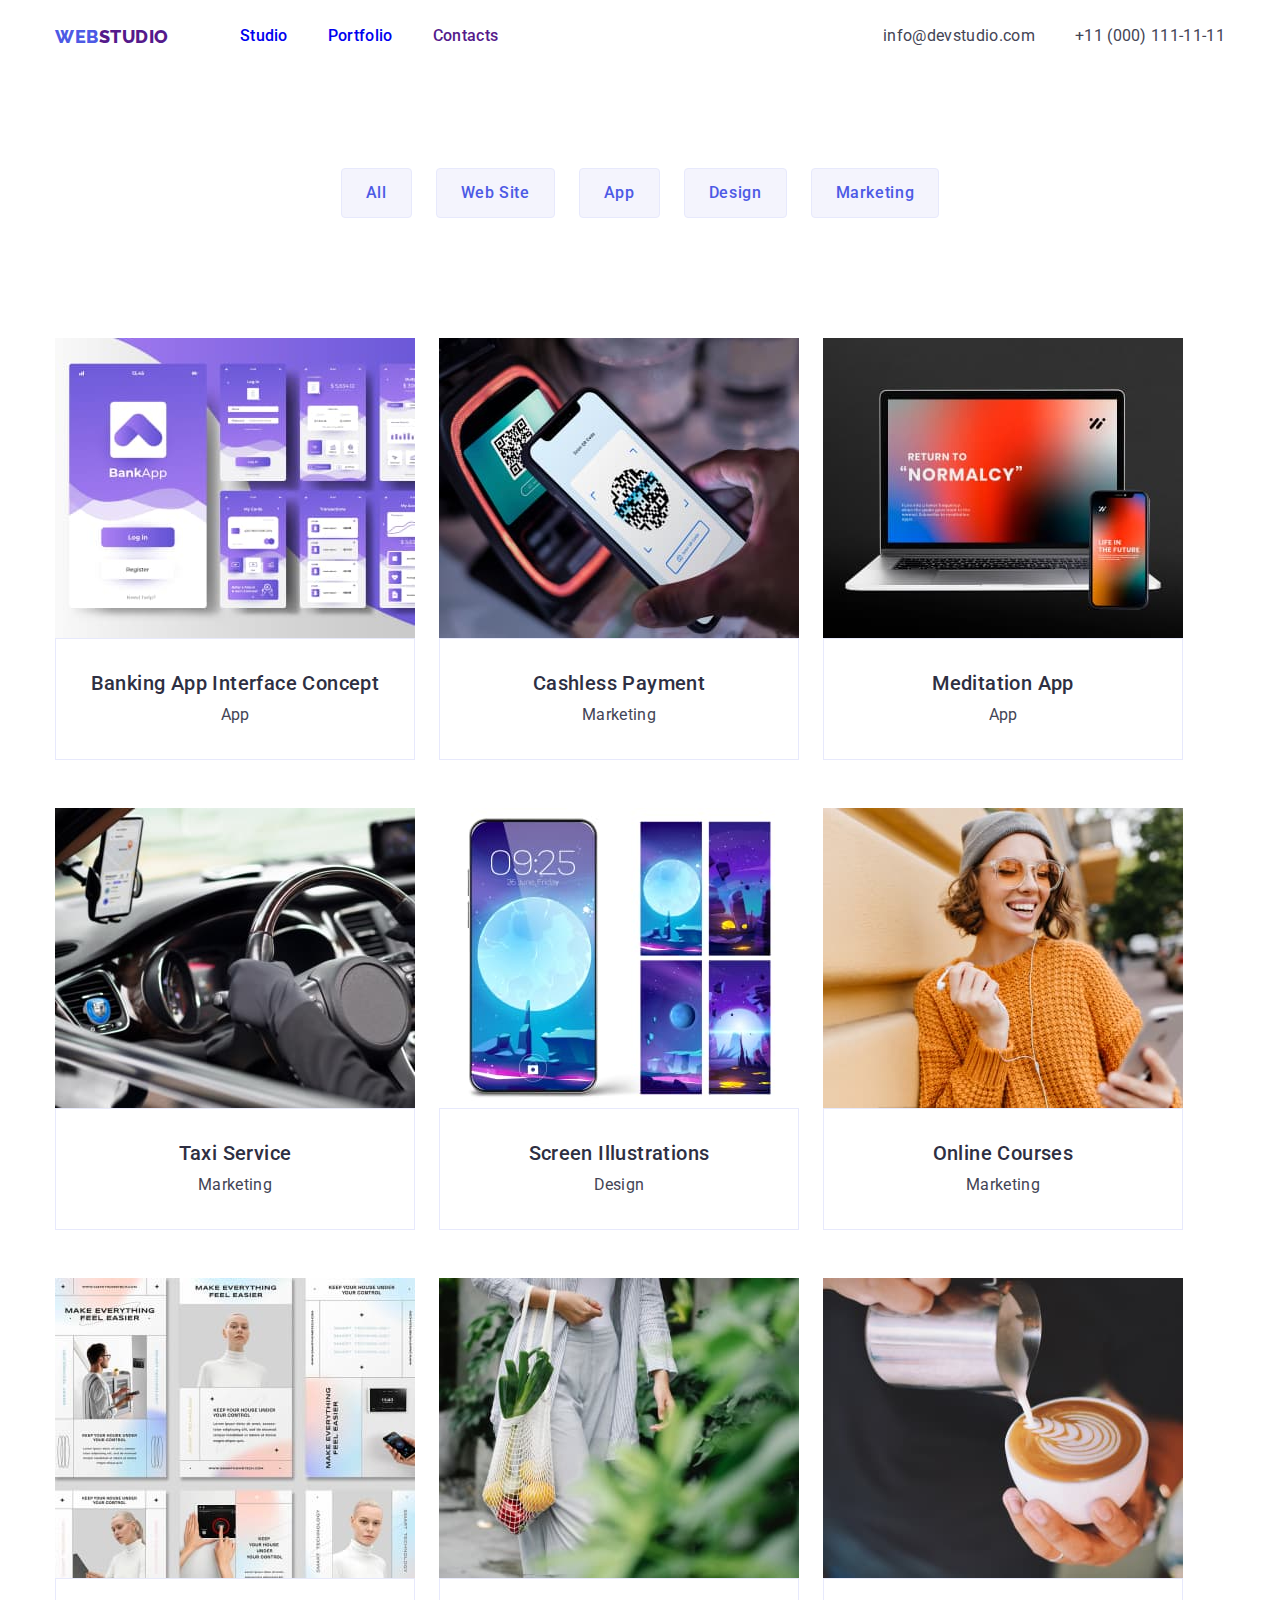
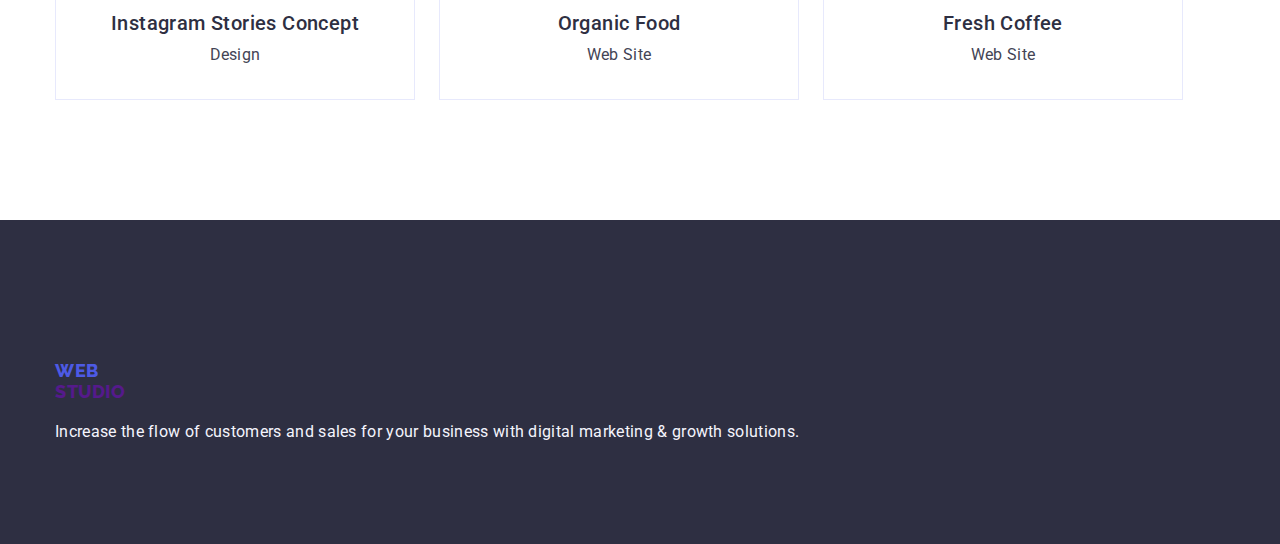
==== commit 1cbead29: "solution" ====
--- a/portfolio.html
+++ b/portfolio.html
@@ -25,7 +25,7 @@
                 <li class="menu-item">
                     <a class="link menu-link" href="./index.html">Studio</a></li>
                 <li class="menu-item">
-                    <a class="link menu-link" href="">Portfolio</a></li>
+                    <a class="link menu-link" href="./portfolio.html">Portfolio</a></li>
                 <li class="menu-item">
                     <a class="link menu-link" href="">Contacts</a></li>
             </ul>
@@ -40,7 +40,7 @@
         <!------- HERO ------>
         <section>
             <div class="container">
-                <ul class="list">
+                <ul class="portfolio-btn-list list">
                     <li><button class="portfolio-btn" type="button">All</button></li>
                     <li><button class="portfolio-btn" type="button">Web Site</button></li>
                     <li><button class="portfolio-btn" type="button">App</button></li>
@@ -49,75 +49,121 @@
                 </ul>
             </div>
         </section>
-        <section>
+        <section class="portfolio-section section">
             <div class="container">
-                <ul class="list">
-                    <li><img src="./images/portfolio/interface.jpg" 
+                <ul class="portfolio list">
+                    <li class="portfolio-card">
+                        <img 
+                        src="./images/portfolio/interface.jpg" 
                         alt="Banking App Interface Concept"
                         width="360"
+                        height="300">
+                    </img>
+                        <div class="portfolio-contect-wrapper">
+                            <h3 class="third-title">Banking App Interface Concept</h3>
+                            <p class="subtitle">App</p>
+                        </div>
+                    </li>
+                    <li class="portfolio-card">
+                        <img 
+                        src="./images/portfolio/cashless-payment.jpg" 
+                        alt="Cashless Payment"   
+                        width="360"
                         height="300"></img>
-                    <h3 class="third-title">Banking App Interface Concept</h3>
-                    <p class="subtitle">App</p></li>
-                    <li><img src="./images/portfolio/cashless-payment.jpg" 
-                       alt="Cashless Payment"   
-                       width="360"
-                       height="300"></img>
-                    <h3 class="third-title">Cashless Payment</h3>
-                    <p class="subtitle">Marketing</p></li>
-                    <li><img src="./images/portfolio/meditation.jpg" 
-                       alt="Meditation App"
-                       width="360"
-                       height="300"></img>
-                    <h3 class="third-title">Meditation App</h3>
-                    <p class="subtitle">App</p></li>
-                    <li><img src="./images/portfolio/taxi.jpg" 
-                       alt="Taxi Service"
-                       width="360"
-                       height="300"></img>
-                    <h3 class="third-title">Taxi Service</h3>
-                    <p class="subtitle">Marketing</p></li>
-                    <li><img src="./images/portfolio/illustrations.jpg" 
-                       alt="Screen Illustrations"
-                       width="360"
-                       height="300"></img>
-                    <h3 class="third-title">Screen Illustrations</h3>
-                    <p class="subtitle">Design</p></li>
-                    <li><img src="./images/portfolio/courses.jpg" 
-                       alt="Online Courses"
-                       width="360"
-                       height="300"></img>
-                    <h3 class="third-title">Online Courses</h3>
-                    <p class="subtitle">Marketing</p></li>
-                    <li><img src="./images/portfolio/insta-concept.jpg" 
-                       alt="Instagram Stories Concept"
-                       width="360"
-                       height="300"></img>
-                    <h3 class="third-title">Instagram Stories Concept</h3>
-                    <p class="subtitle">Design</p></li>
-                    <li><img src="./images/portfolio/food.jpg" 
-                       alt="Organic Food"
-                       width="360"
-                       height="300"></img>
-                    <h3 class="third-title">Organic Food</h3>
-                    <p class="subtitle">Web Site</p></li>
-                    <li><img src="./images/portfolio/coffe.jpg" 
-                       alt="Fresh Coffee"
-                       width="360"
-                       height="300"></img>
-                    <h3 class="third-title">Fresh Coffee</h3>
-                    <p class="subtitle">Web Site</p></li>
-                </ul>
+                        <div class="portfolio-contect-wrapper">
+                        <h3 class="third-title">Cashless Payment</h3>
+                        <p class="subtitle">Marketing</p>
+                       </div>
+                    </li>
+                    <li class="portfolio-card">
+                        <img 
+                        src="./images/portfolio/meditation.jpg" 
+                        alt="Meditation App"
+                        width="360"
+                        height="300"></img>
+                        <div class="portfolio-contect-wrapper">
+                        <h3 class="third-title">Meditation App</h3>
+                        <p class="subtitle">App</p>
+                       </div>
+                    </li>
+                    <li class="portfolio-card">
+                        <img 
+                        src="./images/portfolio/taxi.jpg" 
+                        alt="Taxi Service"
+                        width="360"
+                        height="300"></img>
+                        <div class="portfolio-contect-wrapper">
+                        <h3 class="third-title">Taxi Service</h3>
+                        <p class="subtitle">Marketing</p>
+                       </div>
+                    </li>
+                    <li class="portfolio-card">
+                        <img 
+                        src="./images/portfolio/illustrations.jpg" 
+                        alt="Screen Illustrations"
+                        width="360"
+                        height="300"></img>
+                        <div class="portfolio-contect-wrapper">
+                        <h3 class="third-title">Screen Illustrations</h3>
+                        <p class="subtitle">Design</p>
+                    </div>
+                 </li>
+                    <li class="portfolio-card">
+                        <img 
+                        src="./images/portfolio/courses.jpg" 
+                        alt="Online Courses"
+                        width="360"
+                        height="300"></img>
+                        <div class="portfolio-contect-wrapper">
+                        <h3 class="third-title">Online Courses</h3>
+                        <p class="subtitle">Marketing</p>
+                       </div>
+                    </li>
+                    <li class="portfolio-card">
+                        <img 
+                        src="./images/portfolio/insta-concept.jpg" 
+                        alt="Instagram Stories Concept"
+                        width="360"
+                        height="300"></img>
+                        <div class="portfolio-contect-wrapper">
+                        <h3 class="third-title">Instagram Stories Concept</h3>
+                        <p class="subtitle">Design</p>
+                       </div>
+                    </li>
+                    <li class="portfolio-card">
+                        <img 
+                        src="./images/portfolio/food.jpg" 
+                        alt="Organic Food"
+                        width="360"
+                        height="300"></img>
+                        <div class="portfolio-contect-wrapper">
+                        <h3 class="third-title">Organic Food</h3>
+                        <p class="subtitle">Web Site</p>
+                       </div>
+                    </li>
+                    <li class="portfolio-card">
+                        <img 
+                        src="./images/portfolio/coffe.jpg" 
+                        alt="Fresh Coffee"
+                        width="360"
+                        height="300"></img>
+                        <div class="portfolio-contect-wrapper">
+                        <h3 class="third-title">Fresh Coffee</h3>
+                        <p class="subtitle">Web Site</p>
+                       </div>
+                    </li>
+                    </ul>
             </div>
         </section>
     </main>
-    <footer>
+    <footer class="footer">
         <!------ FOOTER ------>
         <div class="container">
             <a class="link" href="">
                 <p class="logo-first-part">WEB</p>
                 <p class="logo-second-part">STUDIO</p>
             </a>
-            <p class="subtitle">Increase the flow of customers and sales for your business with digital marketing & growth solutions.</p>
+            <p class="footer-subtitle">Increase the flow of customers and sales for your business with digital marketing & growth solutions.</p>
         </div>
     </footer>
 </body>
--- a/css/styles.css
+++ b/css/styles.css
@@ -71,6 +71,16 @@
 font-weight: 400;
 line-height: 1.5; /* 150% */
 letter-spacing: 0.32px;
+margin-top: 8px;
+}
+
+.footer-subtitle {
+color: #F4F4FD;
+font-size: 16px;
+font-weight: 400;
+line-height: 1.5; /* 150% */
+letter-spacing: 0.32px;
+margin-top: 17.5px;
 }
 
 .second-title {
@@ -80,6 +90,7 @@
 line-height: 1.11; /* 111.111% */
 letter-spacing: 0.72px;
 text-transform: capitalize;
+margin-bottom: 72px;
 }
 
 .third-title {
@@ -89,6 +100,17 @@
 letter-spacing: 0.4px;
 }
 
+.section {
+padding-top: 120px;
+padding-bottom: 120px;
+}
+
+.footer {
+background-color: #2E2F42;
+padding-bottom: 100px;
+padding-top: 140px;
+}
+
 /*------ !Components ------*/
 
 /*------ Header ------*/
@@ -97,6 +119,8 @@
     display: flex;
     align-items: center;
     margin-right: 71px;
+    padding-top: 25.5px;
+    padding-bottom: 25.5px;
 }
 
 .navigation {
@@ -116,6 +140,7 @@
 .page-header-container {
     display: flex;
     align-items: center;
+    justify-content: space-between;
 }
 
 .menu-link {
@@ -141,6 +166,7 @@
 font-weight: 400;
 line-height: 1.5; /* 150% */
 letter-spacing: 0.32px;
+margin-right: 40px;
 }
 
 .contact-mail:hover,
@@ -164,6 +190,13 @@
 /*------ !Header ------*/
 
 /*------ Hero ------*/
+
+.hero {
+background-color: #2E2F42;
+padding-bottom: 188px;
+padding-top: 188px;
+}
+
 .modal-btn {
 color: #FFF;
 background-color: #4D5AE5;
@@ -171,12 +204,24 @@
 font-weight: 500;
 line-height: 1.5; /* 150% */
 letter-spacing: 0.64px;
+border-radius: 4px;
+box-shadow: 0px 4px 4px 0px rgba(0, 0, 0, 0.15);
+padding-bottom: 16px;
+padding-top: 16px;
+padding-left: 32px;
+padding-right: 32px;
 }
 
 .modal-btn:hover,
 .modal-btn:focus {
     background-color: var(--accent-color);
     color: #FFF
+}
+
+.hero-btn-content-wrapper {
+display: flex;
+justify-content: center;
+margin-top: 48px;
 }
 
 .main-title {
@@ -185,11 +230,68 @@
 font-weight: 700;
 line-height: 1.07; /* 107.143% */
 letter-spacing: 1.12px;
+color: #FFF;
 }
 
 /*------ !Hero ------*/
 
+/*------ Our Team ------*/
+
+.our-team-section {
+background-color: #F4F4FD;
+}
+
+.our-team-employees {
+flex-basis: calc((100%-72px) / 4);
+}
+
+.our-team-content-wrapper {
+padding-bottom: 32px;
+padding-top: 32px;
+text-align: center;
+border-radius: 0px 0px 4px 4px;
+background: var(--WHITE, #FFF);
+box-shadow: 0px 2px 1px 0px rgba(46, 47, 66, 0.08), 0px 1px 1px 0px rgba(46, 47, 66, 0.16), 0px 1px 6px 0px rgba(46, 47, 66, 0.08);
+}
+
+.our-team {
+display: flex;
+gap: 24px;
+}
+
+/*------ !Our Team ------*/
+
 /*------ Portfolio ------*/
+
+.portfolio-section {
+
+}
+
+.portfolio {
+flex-wrap: wrap;
+display: flex;
+row-gap: 48px;
+column-gap: 24px;
+}
+
+.portfolio-card {
+
+}
+
+.portfolio-contect-wrapper {
+padding-bottom: 32px;
+padding-top: 32px;
+text-align: center;
+border: 1px solid var(--CORNFLOWER, #E7E9FC);
+background: var(--WHITE, #FFF);
+}
+
+.portfolio-btn-list {
+display: flex;
+gap: 24px;
+justify-content: center;
+margin-top: 96px;
+}
 
 .portfolio-btn {
 color: #4D5AE5;
@@ -198,6 +300,12 @@
 font-weight: 500;
 line-height: 1.5; /* 150% */
 letter-spacing: 0.64px;
+padding-top: 12px;
+padding-bottom: 12px;
+padding-left: 24px;
+padding-right: 24px;
+border-radius: 4px;
+border: 1px solid var(--CORNFLOWER, #E7E9FC);
 }
 
 .portfolio-btn:hover,
